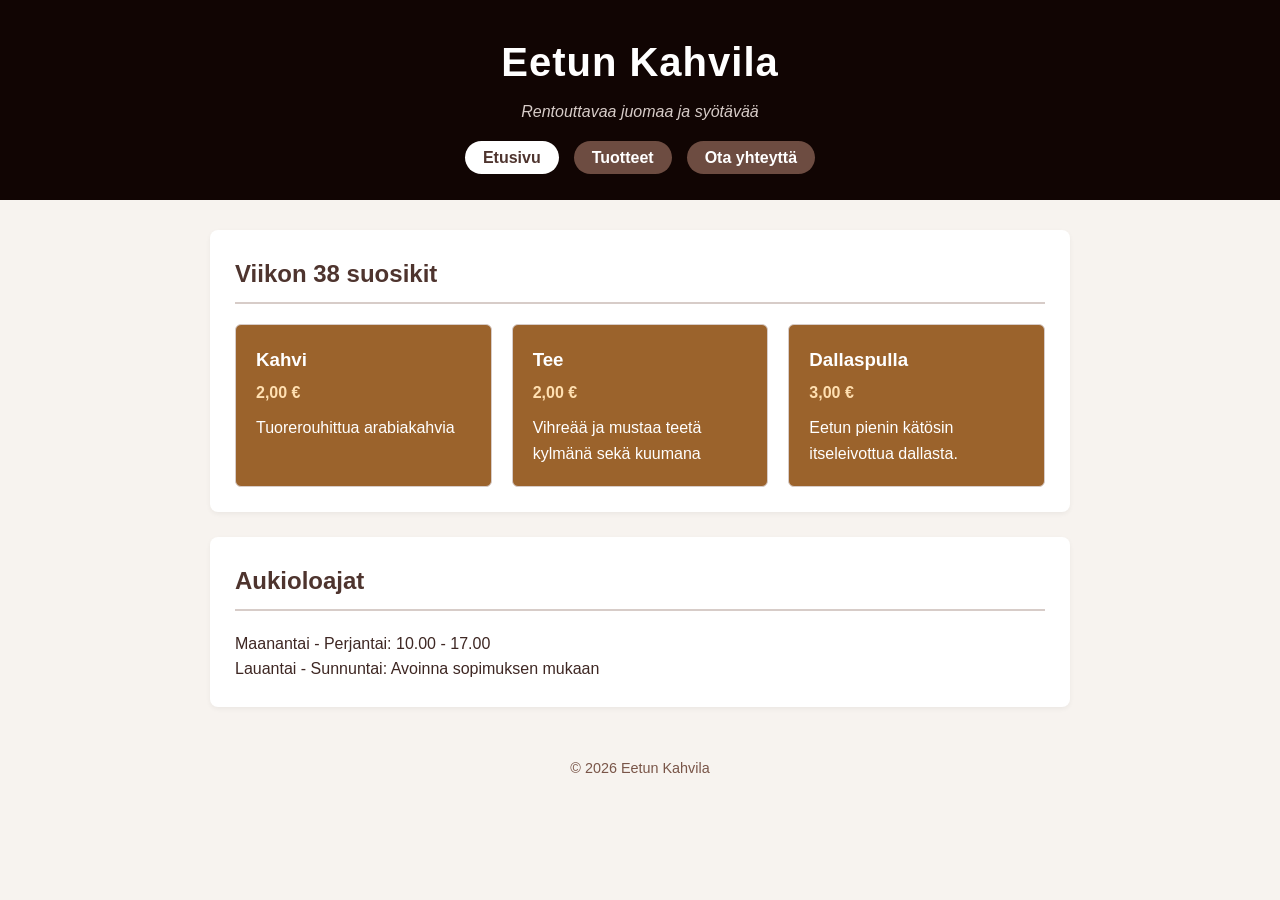
==== Eetun Kahvila/index.html @ 3bf230bd "Koulutehtäviä" ====
<!DOCTYPE html>
<html lang="fi">
<head>
  <meta charset="UTF-8">
  <meta name="viewport" content="width=device-width, initial-scale=1.0">
  <title>Eetun Kahvila - Etusivu</title>
  <link rel="stylesheet" href="css/tyylit.css">
</head>
<body>

  <header>
    <h1>Eetun Kahvila</h1>
    <p>Rentouttavaa juomaa ja syötävää</p>
    <nav>
      <ul>
        <li><a href="index.html" class="active">Etusivu</a></li>
        <li><a href="tuotteet.html">Tuotteet</a></li>
        <li><a href="yhteystiedot.html">Ota yhteyttä</a></li>
      </ul>
    </nav>
  </header>

  <main>
    <section>
      <h2>Viikon 38 suosikit </h2>
      <div class="kortti-alue">
        <article class="kortti">
          <h3>Kahvi</h3>
          <p class="hinta">2,00 €</p>
          <p>Tuorerouhittua arabiakahvia</p>
        </article>

        <article class="kortti">
          <h3>Tee</h3>
          <p class="hinta">2,00 €</p>
          <p>Vihreää ja mustaa teetä kylmänä sekä kuumana</p>
        </article>

        <article class="kortti">
          <h3>Dallaspulla</h3>
          <p class="hinta">3,00 €</p>
          <p>Eetun pienin kätösin itseleivottua dallasta.</p>
        </article>
      </div>
    </section>

    <section>
      <h2>Aukioloajat</h2>
      <p>Maanantai - Perjantai: 10.00 - 17.00</p>
      <p>Lauantai - Sunnuntai: Avoinna sopimuksen mukaan</p>
    </section>
  </main>

  <footer>
    <p>&copy; 2026 Eetun Kahvila</p>
  </footer>

</body>
</html>
---- Eetun Kahvila/css/tyylit.css ----
* {
  box-sizing: border-box;
  margin: 0;
  padding: 0;
}

body {
  font-family: 'Segoe UI', Tahoma, Geneva, Verdana, sans-serif;
  background-color: #f7f3ef;
  color: #3e2723;
  line-height: 1.6;
}

/* HEADER JA NAVIGAATIO */
header {
  background-color: #110503;
  color: #ffffff;
  padding: 30px 20px;
  text-align: center;
}

header h1 {
  font-size: 2.5rem;
  margin-bottom: 5px;
  letter-spacing: 1px;
}

header p {
  color: #d7ccc8;
  font-style: italic;
  margin-bottom: 20px;
}

nav ul {
  list-style: none;
  display: flex;
  justify-content: center;
  gap: 15px;
  flex-wrap: wrap;
}

nav a {
  color: #ffffff;
  text-decoration: none;
  font-weight: bold;
  padding: 8px 18px;
  border-radius: 20px;
  background-color: #6d4c41;
  transition: all 0.3s ease;
}

nav a:hover {
  background-color: #d84315;
}

nav a.active {
  background-color: #ffffff;
  color: #4e342e;
}

/* SISÄLTÖ */
main {
  max-width: 900px;
  margin: 30px auto;
  padding: 0 20px;
}

section {
  background: #ffffff;
  padding: 25px;
  margin-bottom: 25px;
  border-radius: 8px;
  box-shadow: 0 2px 5px rgba(0,0,0,0.05);
}

h2 {
  color: #4e342e;
  border-bottom: 2px solid #d7ccc8;
  padding-bottom: 8px;
  margin-bottom: 20px;
}

/* KORTIT (Flexbox) */
.kortti-alue {
  display: flex;
  gap: 20px;
  flex-wrap: wrap;
}

.kortti {
  background-color: #9b632c;
  color: #ffffff;
  border: 1px solid #d7ccc8;
  border-radius: 6px;
  padding: 20px;
  flex: 1;
  min-width: 200px;
  transition: transform 0.2s ease;
}

.kortti:hover {
  transform: translateY(-5px);
}

.kortti h3 {
  color: #ffffff;
  margin-bottom: 5px;
}

.kortti .hinta {
  font-weight: bold;
  color: #ffe0b2;
  margin-bottom: 10px;
}

/* TAULUKKO */
.taulukko-kearyt {
  overflow-x: auto;
}

table {
  width: 100%;
  border-collapse: collapse;
  margin-top: 10px;
}

th, td {
  padding: 12px 15px;
  text-align: left;
  border-bottom: 1px solid #e0e0e0;
}

th {
  background-color: #4e342e;
  color: white;
}

tbody tr:nth-child(even) {
  background-color: #fcf8f5;
}

tbody tr:hover {
  background-color: #f5ebe6;
}

/* LOMAKE */
.yhteys-lomake {
  display: flex;
  flex-direction: column;
  gap: 15px;
}

.lomake-ryhma {
  display: flex;
  flex-direction: column;
}

.lomake-ryhma label {
  font-weight: bold;
  margin-bottom: 5px;
  color: #4e342e;
}

.lomake-ryhma input,
.lomake-ryhma textarea {
  padding: 10px;
  border: 1px solid #ccc;
  border-radius: 4px;
  font-size: 1rem;
}

.laheta-nappi {
  background-color: #110503;
  color: white;
  padding: 12px;
  border: none;
  border-radius: 4px;
  font-size: 1rem;
  font-weight: bold;
  cursor: pointer;
  transition: background 0.3s ease;
}

.laheta-nappi:hover {
  background-color: #d84315;
}

/* FOOTER */
footer {
  text-align: center;
  padding: 20px;
  color: #795548;
  font-size: 0.9rem;
}

/* RESPONSIIVISUUS */
@media (max-width: 600px) {
  nav ul {
    flex-direction: column;
    gap: 8px;
  }
  
  .kortti-alue {
    flex-direction: column;
  }
}
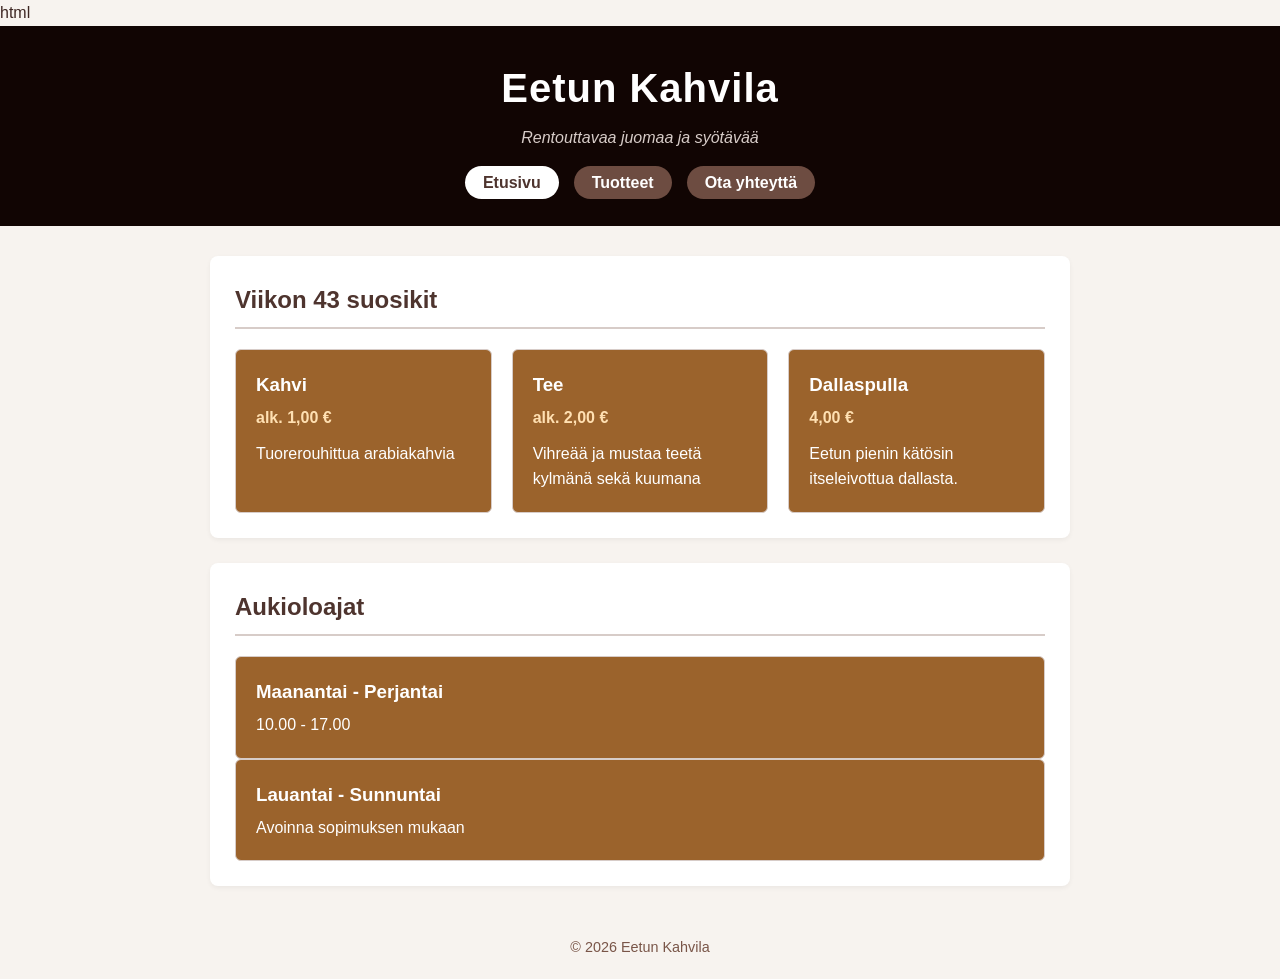
==== commit af66727a: "Yhdistettty githubin muutokset" ====
--- a/Eetun Kahvila/index.html
+++ b/Eetun Kahvila/index.html
@@ -1,3 +1,4 @@
+html
 <!DOCTYPE html>
 <html lang="fi">
 <head>
@@ -13,7 +14,7 @@
     <p>Rentouttavaa juomaa ja syötävää</p>
     <nav>
       <ul>
-        <li><a href="index.html" class="active">Etusivu</a></li>
+        <li><a href="index.html" class="active" aria-current="page">Etusivu</a></li>
         <li><a href="tuotteet.html">Tuotteet</a></li>
         <li><a href="yhteystiedot.html">Ota yhteyttä</a></li>
       </ul>
@@ -22,23 +23,23 @@
 
   <main>
     <section>
-      <h2>Viikon 38 suosikit </h2>
+      <h2>Viikon 43 suosikit</h2>
       <div class="kortti-alue">
         <article class="kortti">
           <h3>Kahvi</h3>
-          <p class="hinta">2,00 €</p>
+          <p class="hinta">alk. 1,00 €</p>
           <p>Tuorerouhittua arabiakahvia</p>
         </article>
 
         <article class="kortti">
           <h3>Tee</h3>
-          <p class="hinta">2,00 €</p>
+          <p class="hinta">alk. 2,00 €</p>
           <p>Vihreää ja mustaa teetä kylmänä sekä kuumana</p>
         </article>
 
         <article class="kortti">
           <h3>Dallaspulla</h3>
-          <p class="hinta">3,00 €</p>
+          <p class="hinta">4,00 €</p>
           <p>Eetun pienin kätösin itseleivottua dallasta.</p>
         </article>
       </div>
@@ -46,8 +47,17 @@
 
     <section>
       <h2>Aukioloajat</h2>
-      <p>Maanantai - Perjantai: 10.00 - 17.00</p>
-      <p>Lauantai - Sunnuntai: Avoinna sopimuksen mukaan</p>
+      <div class="aukiolo-alue">
+        <article class="kortti">
+          <h3>Maanantai - Perjantai</h3>
+          <p>10.00 - 17.00</p>
+        </article>
+
+        <article class="kortti">
+          <h3>Lauantai - Sunnuntai</h3>
+          <p>Avoinna sopimuksen mukaan</p>
+        </article>
+      </div>
     </section>
   </main>
 
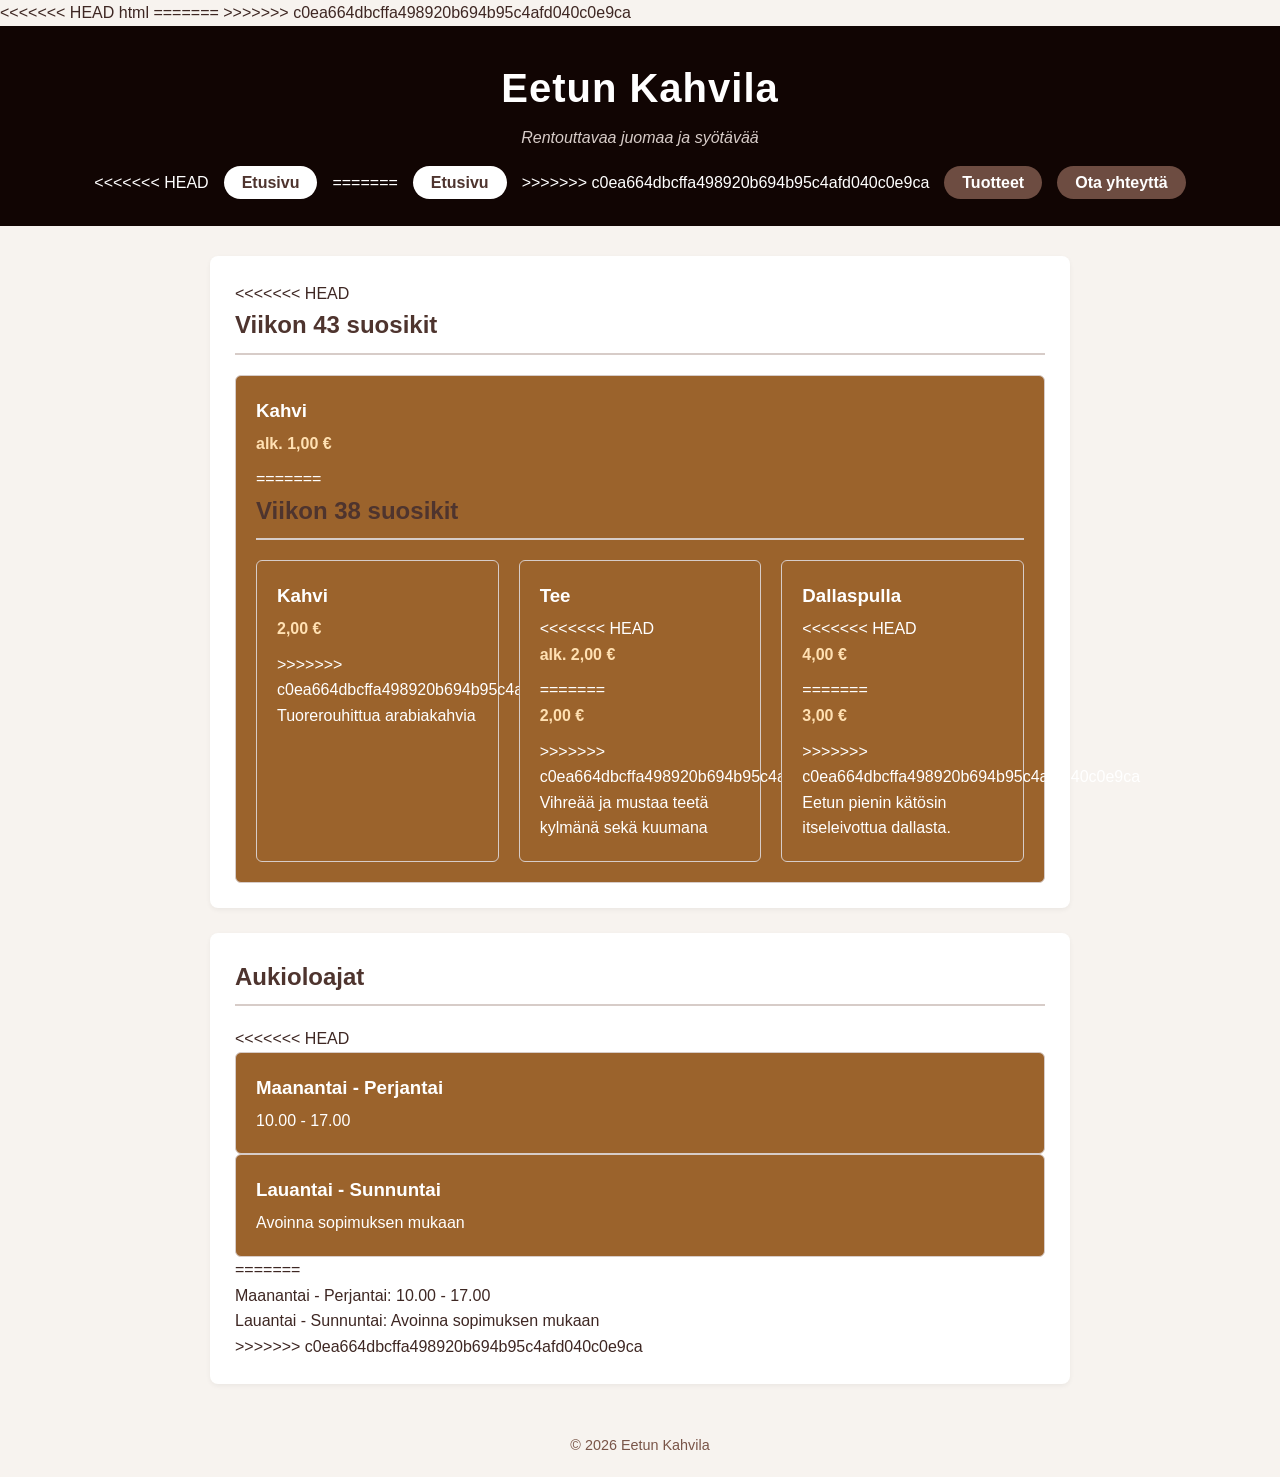
==== commit 156ee6cb: "Yhdistettty githubin muutokset" ====
--- a/Eetun Kahvila/index.html
+++ b/Eetun Kahvila/index.html
@@ -1,4 +1,7 @@
+<<<<<<< HEAD
 html
+=======
+>>>>>>> c0ea664dbcffa498920b694b95c4afd040c0e9ca
 <!DOCTYPE html>
 <html lang="fi">
 <head>
@@ -14,7 +17,11 @@
     <p>Rentouttavaa juomaa ja syötävää</p>
     <nav>
       <ul>
+<<<<<<< HEAD
         <li><a href="index.html" class="active" aria-current="page">Etusivu</a></li>
+=======
+        <li><a href="index.html" class="active">Etusivu</a></li>
+>>>>>>> c0ea664dbcffa498920b694b95c4afd040c0e9ca
         <li><a href="tuotteet.html">Tuotteet</a></li>
         <li><a href="yhteystiedot.html">Ota yhteyttä</a></li>
       </ul>
@@ -23,23 +30,39 @@
 
   <main>
     <section>
+<<<<<<< HEAD
       <h2>Viikon 43 suosikit</h2>
       <div class="kortti-alue">
         <article class="kortti">
           <h3>Kahvi</h3>
           <p class="hinta">alk. 1,00 €</p>
+=======
+      <h2>Viikon 38 suosikit </h2>
+      <div class="kortti-alue">
+        <article class="kortti">
+          <h3>Kahvi</h3>
+          <p class="hinta">2,00 €</p>
+>>>>>>> c0ea664dbcffa498920b694b95c4afd040c0e9ca
           <p>Tuorerouhittua arabiakahvia</p>
         </article>
 
         <article class="kortti">
           <h3>Tee</h3>
+<<<<<<< HEAD
           <p class="hinta">alk. 2,00 €</p>
+=======
+          <p class="hinta">2,00 €</p>
+>>>>>>> c0ea664dbcffa498920b694b95c4afd040c0e9ca
           <p>Vihreää ja mustaa teetä kylmänä sekä kuumana</p>
         </article>
 
         <article class="kortti">
           <h3>Dallaspulla</h3>
+<<<<<<< HEAD
           <p class="hinta">4,00 €</p>
+=======
+          <p class="hinta">3,00 €</p>
+>>>>>>> c0ea664dbcffa498920b694b95c4afd040c0e9ca
           <p>Eetun pienin kätösin itseleivottua dallasta.</p>
         </article>
       </div>
@@ -47,6 +70,7 @@
 
     <section>
       <h2>Aukioloajat</h2>
+<<<<<<< HEAD
       <div class="aukiolo-alue">
         <article class="kortti">
           <h3>Maanantai - Perjantai</h3>
@@ -58,6 +82,10 @@
           <p>Avoinna sopimuksen mukaan</p>
         </article>
       </div>
+=======
+      <p>Maanantai - Perjantai: 10.00 - 17.00</p>
+      <p>Lauantai - Sunnuntai: Avoinna sopimuksen mukaan</p>
+>>>>>>> c0ea664dbcffa498920b694b95c4afd040c0e9ca
     </section>
   </main>
 
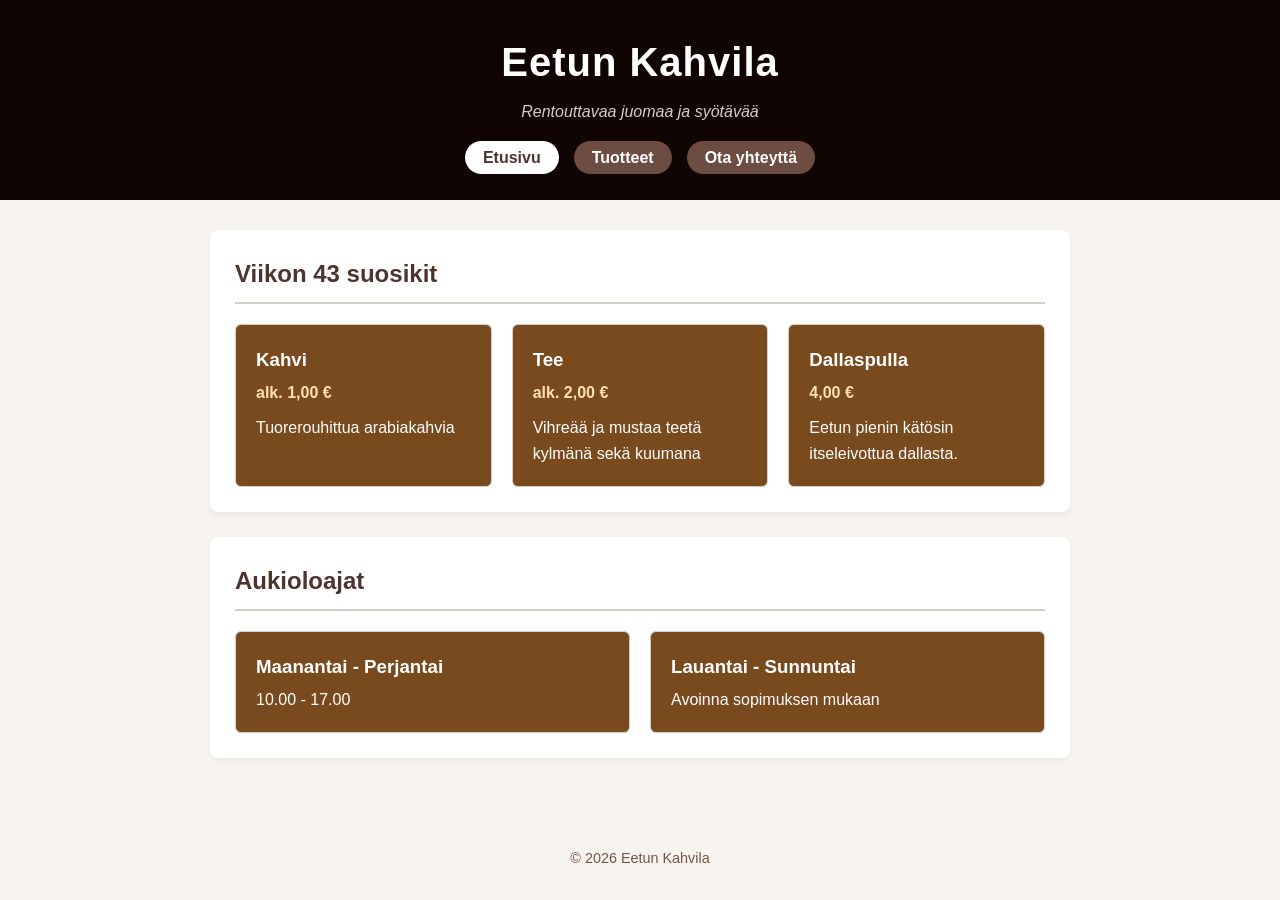
==== commit 46e78ced: "Vaihde 3" ====
--- a/Eetun Kahvila/index.html
+++ b/Eetun Kahvila/index.html
@@ -1,7 +1,4 @@
-<<<<<<< HEAD
-html
-=======
->>>>>>> c0ea664dbcffa498920b694b95c4afd040c0e9ca
+
 <!DOCTYPE html>
 <html lang="fi">
 <head>
@@ -17,11 +14,7 @@
     <p>Rentouttavaa juomaa ja syötävää</p>
     <nav>
       <ul>
-<<<<<<< HEAD
         <li><a href="index.html" class="active" aria-current="page">Etusivu</a></li>
-=======
-        <li><a href="index.html" class="active">Etusivu</a></li>
->>>>>>> c0ea664dbcffa498920b694b95c4afd040c0e9ca
         <li><a href="tuotteet.html">Tuotteet</a></li>
         <li><a href="yhteystiedot.html">Ota yhteyttä</a></li>
       </ul>
@@ -30,39 +23,23 @@
 
   <main>
     <section>
-<<<<<<< HEAD
       <h2>Viikon 43 suosikit</h2>
       <div class="kortti-alue">
         <article class="kortti">
           <h3>Kahvi</h3>
           <p class="hinta">alk. 1,00 €</p>
-=======
-      <h2>Viikon 38 suosikit </h2>
-      <div class="kortti-alue">
-        <article class="kortti">
-          <h3>Kahvi</h3>
-          <p class="hinta">2,00 €</p>
->>>>>>> c0ea664dbcffa498920b694b95c4afd040c0e9ca
           <p>Tuorerouhittua arabiakahvia</p>
         </article>
 
         <article class="kortti">
           <h3>Tee</h3>
-<<<<<<< HEAD
           <p class="hinta">alk. 2,00 €</p>
-=======
-          <p class="hinta">2,00 €</p>
->>>>>>> c0ea664dbcffa498920b694b95c4afd040c0e9ca
           <p>Vihreää ja mustaa teetä kylmänä sekä kuumana</p>
         </article>
 
         <article class="kortti">
           <h3>Dallaspulla</h3>
-<<<<<<< HEAD
           <p class="hinta">4,00 €</p>
-=======
-          <p class="hinta">3,00 €</p>
->>>>>>> c0ea664dbcffa498920b694b95c4afd040c0e9ca
           <p>Eetun pienin kätösin itseleivottua dallasta.</p>
         </article>
       </div>
@@ -70,7 +47,6 @@
 
     <section>
       <h2>Aukioloajat</h2>
-<<<<<<< HEAD
       <div class="aukiolo-alue">
         <article class="kortti">
           <h3>Maanantai - Perjantai</h3>
@@ -82,10 +58,6 @@
           <p>Avoinna sopimuksen mukaan</p>
         </article>
       </div>
-=======
-      <p>Maanantai - Perjantai: 10.00 - 17.00</p>
-      <p>Lauantai - Sunnuntai: Avoinna sopimuksen mukaan</p>
->>>>>>> c0ea664dbcffa498920b694b95c4afd040c0e9ca
     </section>
   </main>
 
--- a/Eetun Kahvila/css/tyylit.css
+++ b/Eetun Kahvila/css/tyylit.css
@@ -9,9 +9,15 @@
   background-color: #f7f3ef;
   color: #3e2723;
   line-height: 1.6;
-}
-
-/* HEADER JA NAVIGAATIO */
+  display: flex;
+  flex-direction: column;
+  min-height: 100vh;
+}
+
+p {
+  margin-bottom: 10px;
+}
+
 header {
   background-color: #110503;
   color: #ffffff;
@@ -53,13 +59,19 @@
   background-color: #d84315;
 }
 
+nav a:focus-visible {
+  outline: 2px solid #d84315;
+  outline-offset: 2px;
+}
+
 nav a.active {
   background-color: #ffffff;
   color: #4e342e;
 }
 
-/* SISÄLTÖ */
 main {
+  flex: 1;
+  width: 100%;
   max-width: 900px;
   margin: 30px auto;
   padding: 0 20px;
@@ -80,7 +92,6 @@
   margin-bottom: 20px;
 }
 
-/* KORTIT (Flexbox) */
 .kortti-alue {
   display: flex;
   gap: 20px;
@@ -88,7 +99,7 @@
 }
 
 .kortti {
-  background-color: #9b632c;
+  background-color: #7a4a1f;
   color: #ffffff;
   border: 1px solid #d7ccc8;
   border-radius: 6px;
@@ -107,14 +118,30 @@
   margin-bottom: 5px;
 }
 
+.kortti p:last-child {
+  margin-bottom: 0;
+}
+
 .kortti .hinta {
   font-weight: bold;
   color: #ffe0b2;
   margin-bottom: 10px;
 }
 
-/* TAULUKKO */
-.taulukko-kearyt {
+.tuoteryhmat {
+  display: grid;
+  grid-template-columns: repeat(auto-fit, minmax(200px, 1fr));
+  gap: 20px;
+  margin-bottom: 25px;
+}
+
+.aukiolo-alue {
+  display: grid;
+  grid-template-columns: repeat(auto-fit, minmax(250px, 1fr));
+  gap: 20px;
+}
+
+.taulukko-kaaro {
   overflow-x: auto;
 }
 
@@ -143,7 +170,6 @@
   background-color: #f5ebe6;
 }
 
-/* LOMAKE */
 .yhteys-lomake {
   display: flex;
   flex-direction: column;
@@ -167,6 +193,7 @@
   border: 1px solid #ccc;
   border-radius: 4px;
   font-size: 1rem;
+  font-family: inherit;
 }
 
 .laheta-nappi {
@@ -185,7 +212,6 @@
   background-color: #d84315;
 }
 
-/* FOOTER */
 footer {
   text-align: center;
   padding: 20px;
@@ -193,14 +219,10 @@
   font-size: 0.9rem;
 }
 
-/* RESPONSIIVISUUS */
 @media (max-width: 600px) {
   nav ul {
     flex-direction: column;
+    align-items: center;
     gap: 8px;
   }
-  
-  .kortti-alue {
-    flex-direction: column;
-  }
 }
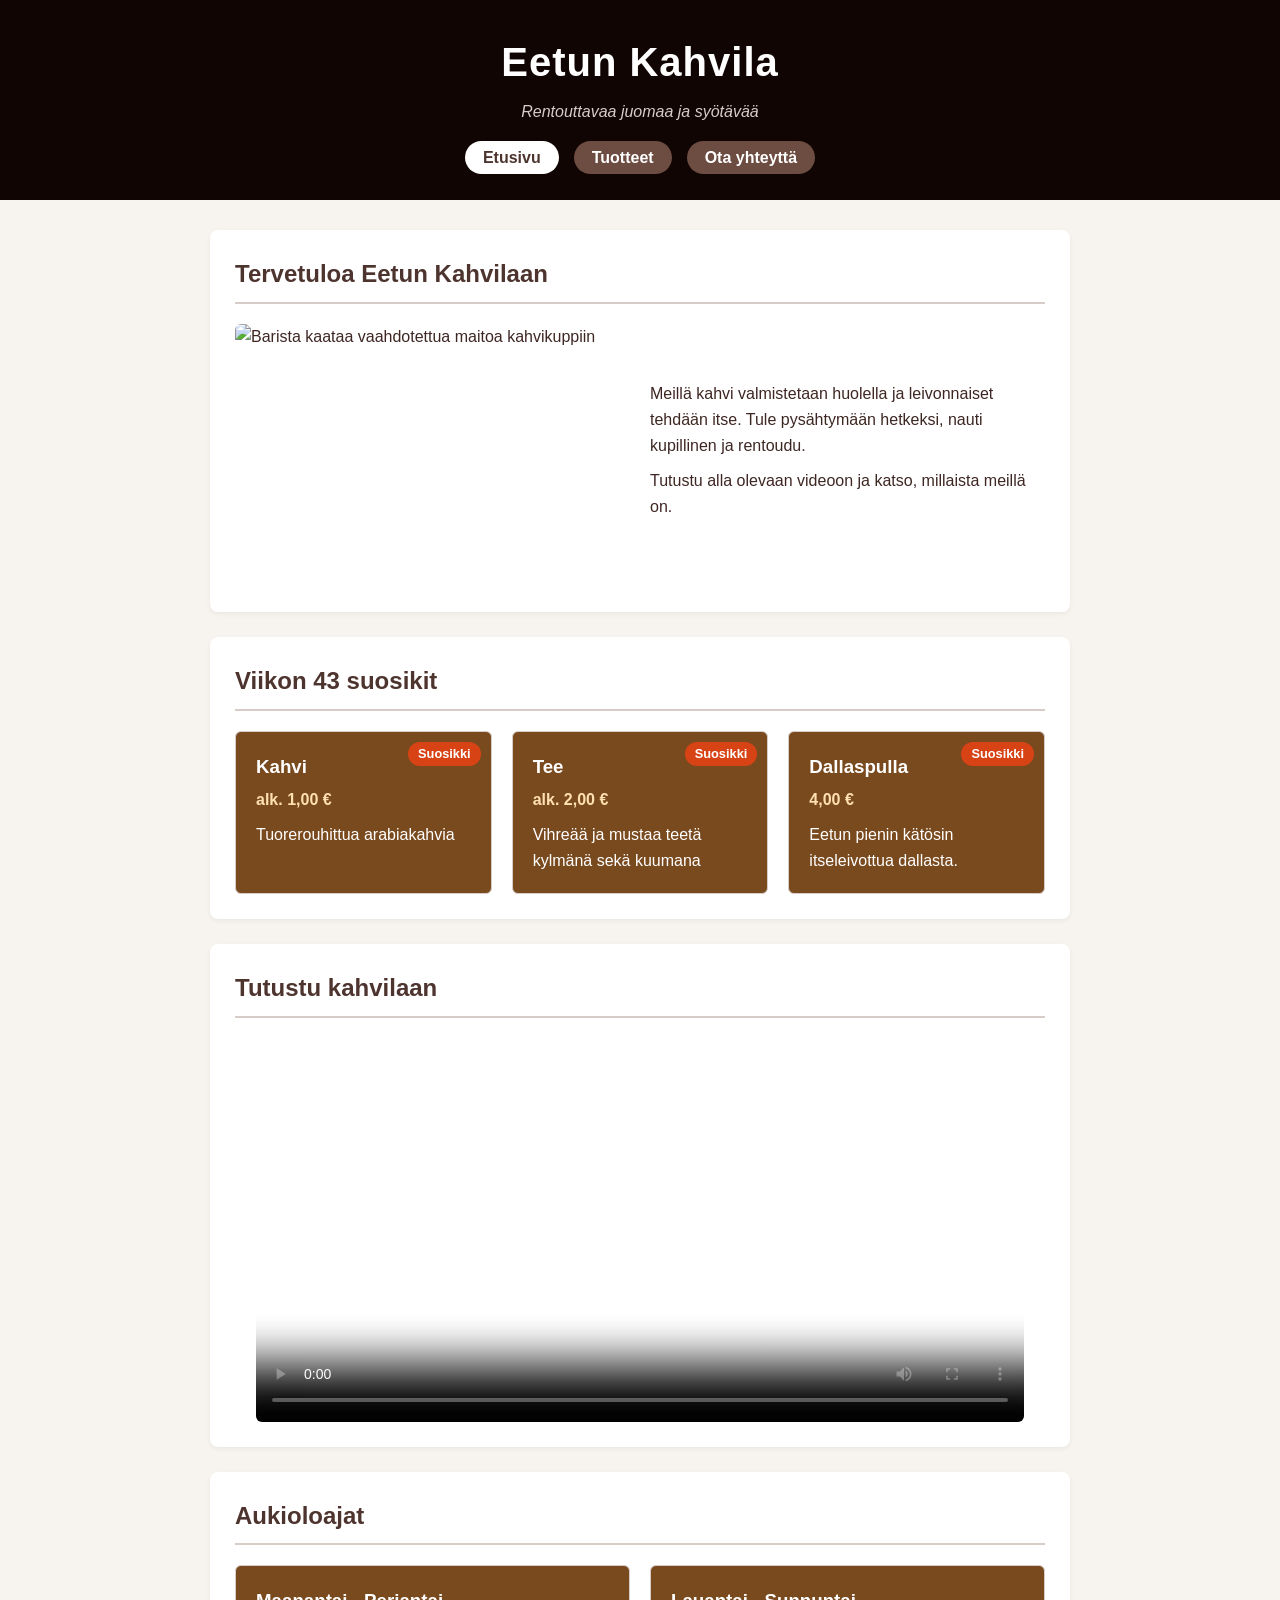
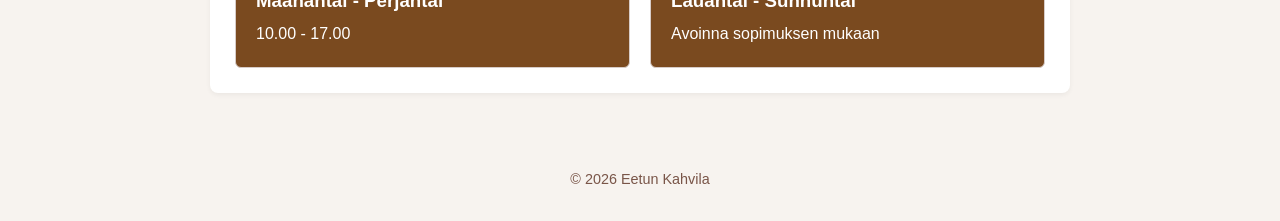
==== commit b0ace139: "Part 3" ====
--- a/Eetun Kahvila/index.html
+++ b/Eetun Kahvila/index.html
@@ -23,26 +23,48 @@
 
   <main>
     <section>
+      <h2>Tervetuloa Eetun Kahvilaan</h2>
+      <div class="esittely">
+        <img src="images/barista.jpg" alt="Barista kaataa vaahdotettua maitoa kahvikuppiin" width="800" height="534">
+        <div class="esittely-teksti">
+          <p>Meillä kahvi valmistetaan huolella ja leivonnaiset tehdään itse. Tule pysähtymään hetkeksi, nauti kupillinen ja rentoudu.</p>
+          <p>Tutustu alla olevaan videoon ja katso, millaista meillä on.</p>
+        </div>
+      </div>
+    </section>
+
+    <section>
       <h2>Viikon 43 suosikit</h2>
       <div class="kortti-alue">
         <article class="kortti">
+          <span class="merkki">Suosikki</span>
           <h3>Kahvi</h3>
           <p class="hinta">alk. 1,00 €</p>
           <p>Tuorerouhittua arabiakahvia</p>
         </article>
 
         <article class="kortti">
+          <span class="merkki">Suosikki</span>
           <h3>Tee</h3>
           <p class="hinta">alk. 2,00 €</p>
           <p>Vihreää ja mustaa teetä kylmänä sekä kuumana</p>
         </article>
 
         <article class="kortti">
+          <span class="merkki">Suosikki</span>
           <h3>Dallaspulla</h3>
           <p class="hinta">4,00 €</p>
           <p>Eetun pienin kätösin itseleivottua dallasta.</p>
         </article>
       </div>
+    </section>
+
+    <section>
+      <h2>Tutustu kahvilaan</h2>
+      <video controls width="768" height="432" poster="images/video-esikatselu.jpg">
+        <source src="media/esittely.mp4" type="video/mp4">
+        Selaimesi ei tue videota.
+      </video>
     </section>
 
     <section>
--- a/Eetun Kahvila/css/tyylit.css
+++ b/Eetun Kahvila/css/tyylit.css
@@ -99,6 +99,7 @@
 }
 
 .kortti {
+  position: relative;
   background-color: #7a4a1f;
   color: #ffffff;
   border: 1px solid #d7ccc8;
@@ -126,6 +127,66 @@
   font-weight: bold;
   color: #ffe0b2;
   margin-bottom: 10px;
+}
+
+.merkki {
+  position: absolute;
+  top: 10px;
+  right: 10px;
+  background: #d84315;
+  color: #ffffff;
+  padding: 2px 10px;
+  border-radius: 12px;
+  font-size: 0.8rem;
+  font-weight: bold;
+}
+
+img {
+  max-width: 100%;
+  height: auto;
+  border-radius: 6px;
+}
+
+.esittely {
+  display: flex;
+  gap: 20px;
+  flex-wrap: wrap;
+  align-items: center;
+}
+
+.esittely img {
+  flex: 1 1 300px;
+}
+
+.esittely-teksti {
+  flex: 1 1 300px;
+}
+
+.kuva {
+  margin-bottom: 25px;
+}
+
+.kuva img {
+  width: 100%;
+  height: 300px;
+  object-fit: cover;
+  object-position: center 65%;
+}
+
+.kuva figcaption {
+  font-size: 0.9rem;
+  color: #795548;
+  margin-top: 6px;
+  font-style: italic;
+}
+
+video {
+  display: block;
+  width: 100%;
+  max-width: 768px;
+  height: auto;
+  margin: 0 auto;
+  border-radius: 6px;
 }
 
 .tuoteryhmat {
@@ -212,6 +273,7 @@
   background-color: #d84315;
 }
 
+/* FOOTER */
 footer {
   text-align: center;
   padding: 20px;
@@ -219,6 +281,7 @@
   font-size: 0.9rem;
 }
 
+/* RESPONSIIVISUUS */
 @media (max-width: 600px) {
   nav ul {
     flex-direction: column;
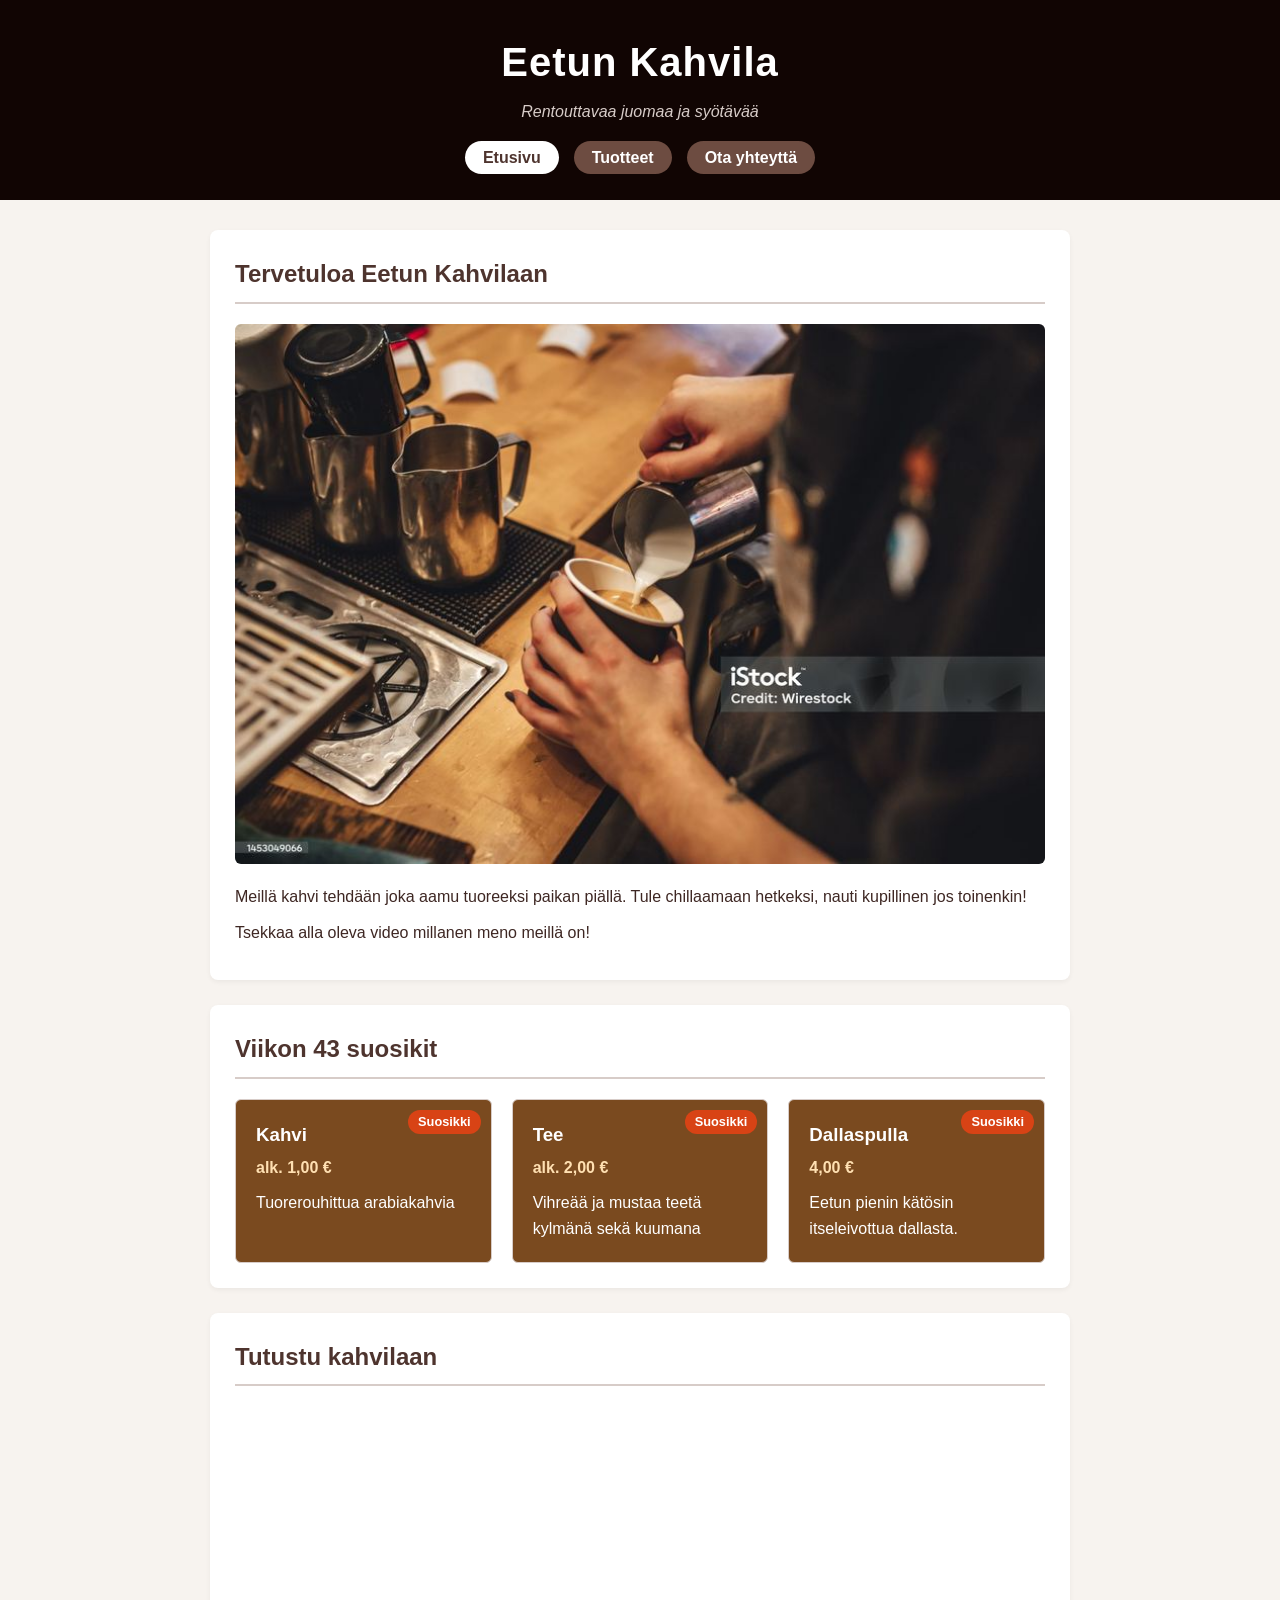
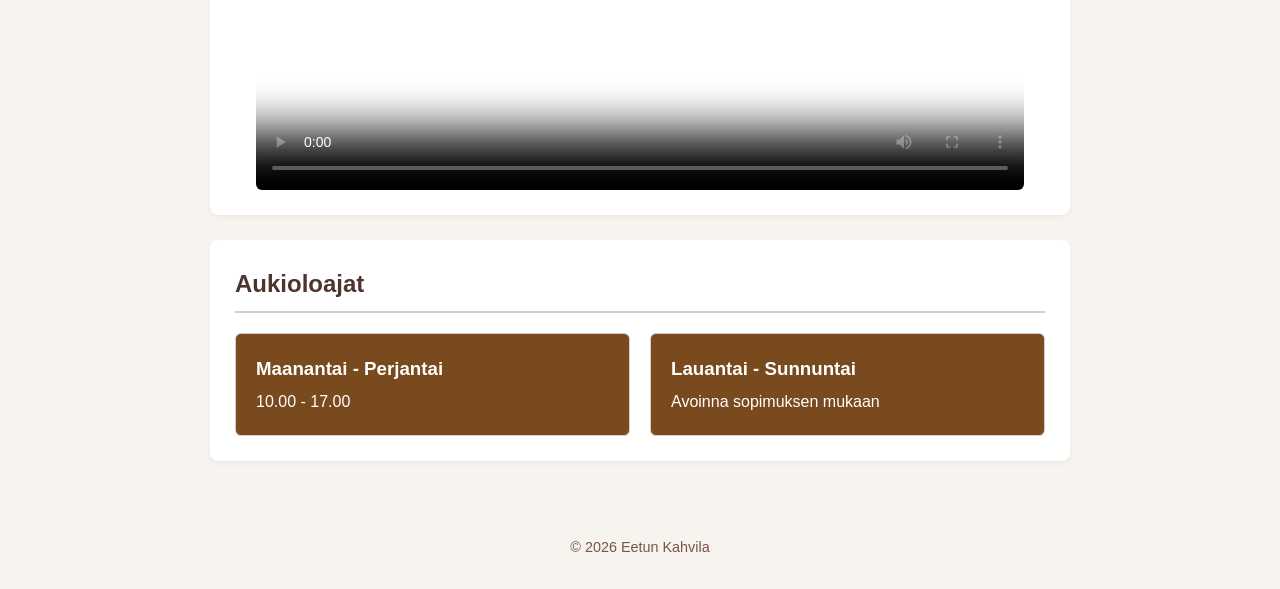
==== commit 6f9d4485: "Part 3" ====
--- a/Eetun Kahvila/index.html
+++ b/Eetun Kahvila/index.html
@@ -25,10 +25,10 @@
     <section>
       <h2>Tervetuloa Eetun Kahvilaan</h2>
       <div class="esittely">
-        <img src="images/barista.jpg" alt="Barista kaataa vaahdotettua maitoa kahvikuppiin" width="800" height="534">
+        <img src="images/barista.jpg" alt="Barista kaataa vaahdotettua maitoa latteen" width="800" height="534">
         <div class="esittely-teksti">
-          <p>Meillä kahvi valmistetaan huolella ja leivonnaiset tehdään itse. Tule pysähtymään hetkeksi, nauti kupillinen ja rentoudu.</p>
-          <p>Tutustu alla olevaan videoon ja katso, millaista meillä on.</p>
+          <p>Meillä kahvi tehdään joka aamu tuoreeksi paikan piällä. Tule chillaamaan hetkeksi, nauti kupillinen jos toinenkin!</p>
+          <p>Tsekkaa alla oleva video millanen meno meillä on!</p>
         </div>
       </div>
     </section>
